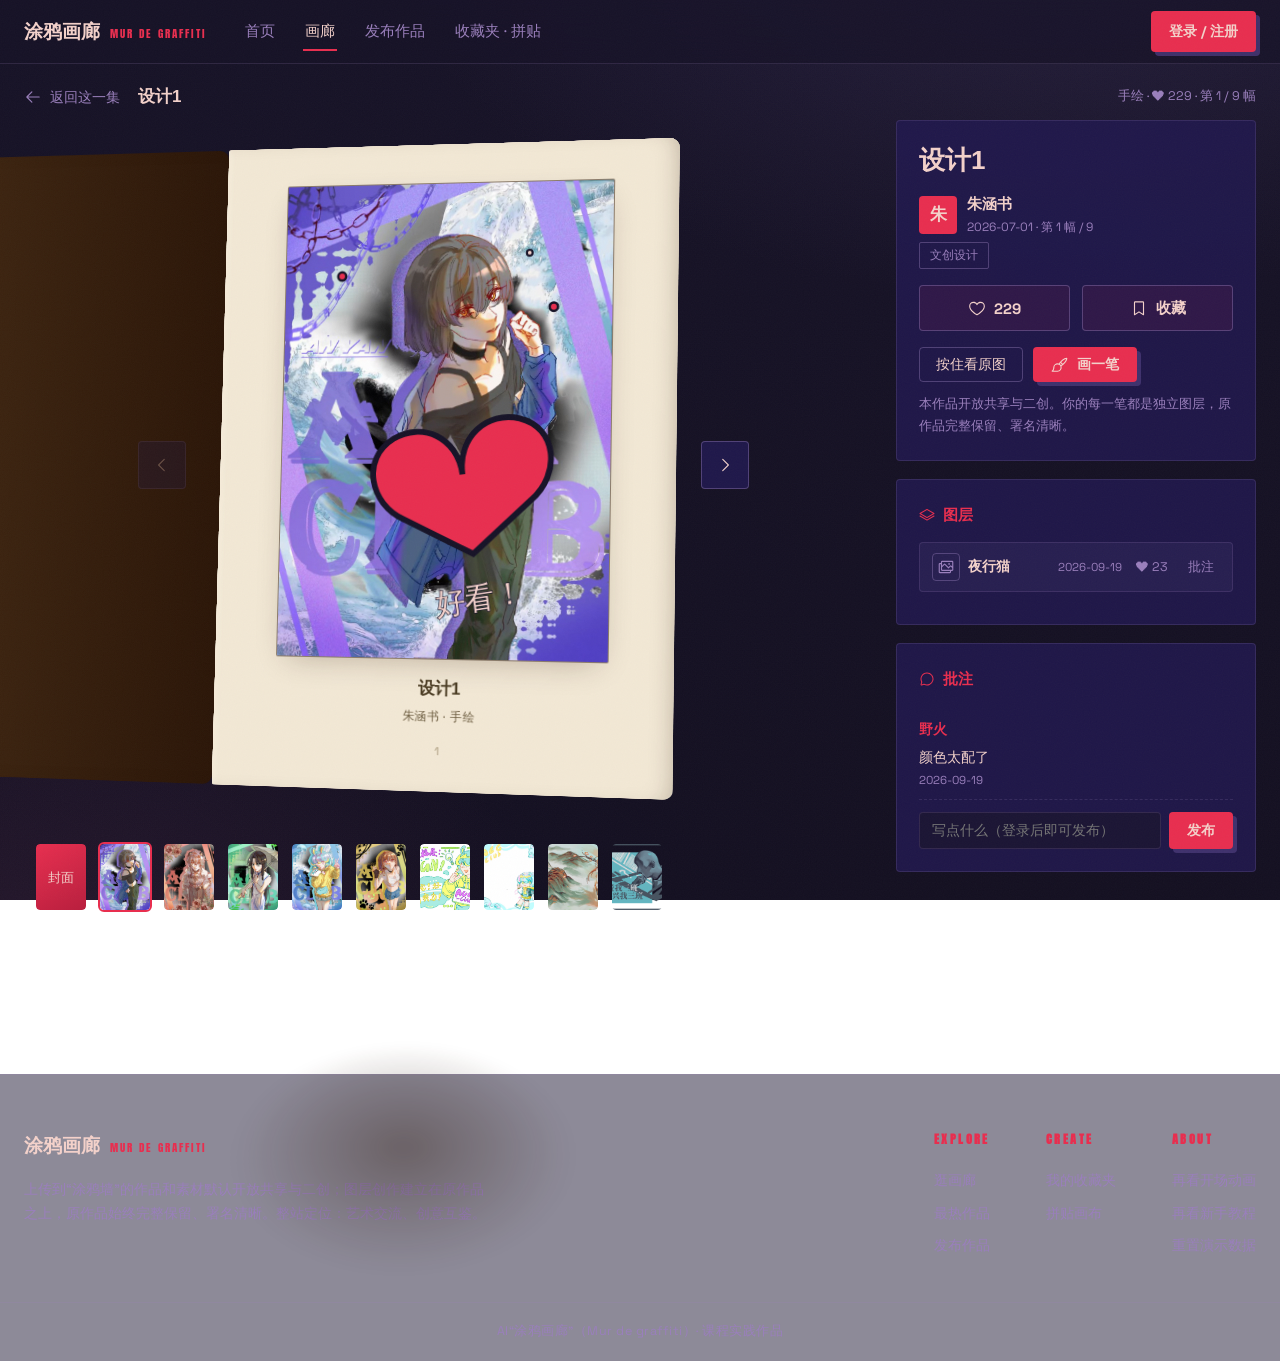
==== artwork.html @ 7ee77862 "AI 涂鸦画廊 demo：纯前端同人画廊（作品集浏览 / 3D 书本 / 涂鸦二次创作 / 发布 / 收藏拼贴）" ====
<!DOCTYPE html>
<html lang="zh-CN">
<head>
<meta charset="UTF-8">
<meta name="viewport" content="width=device-width, initial-scale=1.0">
<title>作品 · AI“涂鸦画廊”</title>
<meta name="description" content="书本翻页浏览这一集的全部作品：在他人作品上新建图层涂鸦、开关图层、点赞收藏、写批注。">
<link rel="icon" href="data:image/svg+xml,%3Csvg xmlns='http://www.w3.org/2000/svg' viewBox='0 0 64 64'%3E%3Crect width='64' height='64' rx='4' fill='%23171327'/%3E%3Ccircle cx='32' cy='33' r='15' fill='%23E82E4F'/%3E%3Ccircle cx='17' cy='16' r='3.5' fill='%239A7FBC'/%3E%3Ccircle cx='48' cy='13' r='2.5' fill='%23F3D1CA'/%3E%3C/svg%3E">
<link rel="stylesheet" href="css/common.css">
<style>
.book-page { padding-top: 64px; }

/* ---------- 顶栏 ---------- */
.book-top {
  max-width: 1440px; margin: 0 auto; padding: 18px 24px 0;
  display: flex; align-items: center; gap: 18px;
}
.back-link {
  display: inline-flex; align-items: center; gap: 8px;
  color: var(--cream-dim); font-size: 14px; white-space: nowrap;
}
.back-link:hover { color: var(--amber); }
.book-top .cur-title {
  font-family: var(--font-display); font-weight: 800; font-size: 17px;
  color: var(--cream); overflow: hidden; text-overflow: ellipsis; white-space: nowrap; flex: 1;
}
.book-top .cur-meta { font-size: 12.5px; color: var(--cream-dim); white-space: nowrap; }

/* ---------- 书 + 信息面板 ---------- */
.book-layout {
  max-width: 1440px; margin: 0 auto; padding: 8px 24px 40px;
  display: grid; grid-template-columns: minmax(0, 1fr) 360px; gap: 34px; align-items: start;
}
@media (max-width: 1060px) {
  /* minmax(0,1fr)：底下缩略条 min-content 有 650px，用 1fr 会把这一列顶出屏宽 */
  .book-layout { grid-template-columns: minmax(0, 1fr); }
  .info-panel { order: 2; }
}
/* 手机：整屏书改固定高的小舞台，书宽由 sizeBook 按舞台宽收窄 */
@media (max-width: 760px) {
  .book-layout { padding: 8px 14px 34px; }
  .book-stage { height: min(118vw, 540px); min-height: 360px; }
  .book-ctrl { width: 40px; height: 40px; }
}

/* ---------- 书本舞台 ---------- */
.book-stage {
  position: relative;
  height: calc(100dvh - 210px); min-height: 520px;
  perspective: 2400px; perspective-origin: 50% 46%;
}
.book {
  position: absolute; left: 50%; top: 50%;
  width: var(--bw, 520px); height: var(--bh, 720px);
  margin: calc(var(--bh, 720px) / -2) 0 0 calc(var(--bw, 520px) / -2);
  transform-style: preserve-3d;
  transform: rotateY(-13deg) rotateX(5deg);
  will-change: transform;
}
.sheet {
  position: absolute; inset: 0;
  transform-style: preserve-3d;
  transform-origin: left center;
  will-change: transform;
}
.sheet .face {
  position: absolute; inset: 0;
  backface-visibility: hidden;
  -webkit-backface-visibility: hidden;
  border-radius: 3px 10px 10px 3px;
  overflow: hidden;
}
.sheet .face.front {
  background: #F2E8D5;
  box-shadow: inset -14px 0 26px -18px rgba(43, 22, 8, .35), inset 8px 0 10px -10px rgba(255, 246, 232, .9);
}
.sheet .face.back {
  transform: rotateY(180deg);
  background: linear-gradient(90deg, #4A2F17, #2B1608);
  box-shadow: inset 14px 0 26px -18px rgba(43, 22, 8, .6);
}
/* 封面：深靛蓝底 + 薰衣草光（猩红留给扉页以外的强调） */
.sheet.cover .face.front {
  background:
    radial-gradient(340px 340px at 82% 12%, rgba(110, 90, 162, .45), transparent 70%),
    linear-gradient(150deg, #2E2465, #21194F 70%);
  display: flex; flex-direction: column; align-items: center; justify-content: center; gap: 10px;
  text-align: center; padding: 30px;
}
.sheet.cover .face.front .c-en { font-family: var(--font-en); letter-spacing: .3em; color: #F3D1CA; font-size: 13px; text-indent: .3em; }
.sheet.cover .face.front .c-t { font-family: var(--font-display); font-weight: 800; font-size: clamp(30px, 4.6vw, 46px); color: #F3D1CA; line-height: 1.35; }
.sheet.cover .face.front .c-sub { color: rgba(243, 209, 202, .8); font-size: 14px; }
/* 书页内容 */
.page {
  position: absolute; inset: 0; padding: 7% 9% 12%;
  display: flex; flex-direction: column; justify-content: center;
}
.page .mat {
  position: relative; margin: 0 auto; flex: none;
  border: 1px solid rgba(43, 22, 8, .5); border-radius: 2px;
  box-shadow: 0 10px 30px -12px rgba(43, 22, 8, .3);
  background: #EDE2CD;
}
.page .mat img.base { width: 100%; height: 100%; object-fit: cover; }
.page .mat .layers { position: absolute; inset: 0; }
.page .mat .layers img { position: absolute; inset: 0; width: 100%; height: 100%; }
.page.hide-layers .mat .layers { display: none; }
.page .cap {
  margin-top: 14px; text-align: center;
  font-family: var(--font-ui); color: #6B5B3E;
}
.page .cap .t { font-family: var(--font-display); font-weight: 800; font-size: 17px; color: #4A3B22; }
.page .cap .m { font-size: 12px; letter-spacing: .06em; margin-top: 2px; }
.page .page-no {
  position: absolute; bottom: 4.5%; left: 0; right: 0;
  text-align: center; font-size: 11px; color: #A8987A; letter-spacing: .2em;
}
/* 翻页时的阴影 */
.sheet .face.front::after {
  content: ""; position: absolute; inset: 0;
  background: linear-gradient(90deg, transparent 78%, rgba(43, 22, 8, .28));
  opacity: 0; transition: opacity .35s;
}
.sheet.flipping .face.front::after { opacity: 1; }
.book-shadow {
  position: absolute; left: 50%; top: 50%;
  width: var(--bw, 520px); height: var(--bh, 720px);
  margin: calc(var(--bh, 720px) / 2 + 34px) 0 0 calc(var(--bw, 520px) / -2 - 40px);
  background: radial-gradient(closest-side, rgba(43, 22, 8, .35), transparent 70%);
  filter: blur(10px); transform: rotateX(78deg);
  pointer-events: none;
}

/* 翻页按钮 + 点击区 */
.book-ctrl {
  position: absolute; top: 50%; transform: translateY(-50%);
  width: 48px; height: 48px; border-radius: 4px; z-index: 5;
  background: rgba(33, 25, 79, .92); border: 1px solid var(--line-strong);
  color: var(--cream); display: flex; align-items: center; justify-content: center;
  transition: border-color .2s, background .2s;
}
.book-ctrl:hover { border-color: var(--amber); color: var(--amber); }
.book-ctrl.prev { left: max(2px, calc(50% - var(--bw, 520px) / 2 - 72px)); }
.book-ctrl.next { right: max(2px, calc(50% - var(--bw, 520px) / 2 - 72px)); }
.book-ctrl:disabled { opacity: .3; cursor: default; }

/* 缩略图书签条 */
.book-strip {
  margin: 26px auto 0; max-width: 900px;
  display: flex; gap: 10px; overflow-x: auto; padding: 6px 10px 12px;
}
.book-strip button {
  flex: none; width: 54px; padding: 0; border-radius: 6px; overflow: hidden;
  border: 2px solid transparent; background: none; position: relative;
  transition: border-color .2s, transform .2s;
}
.book-strip button img { width: 100%; aspect-ratio: 3/4; object-fit: cover; border-radius: 4px; }
.book-strip button:hover { transform: translateY(-3px); }
.book-strip button.on { border-color: var(--amber); }
.book-strip .cov {
  width: 100%; aspect-ratio: 3/4; border-radius: 4px;
  background: linear-gradient(150deg, #E82E4F, #B81F3E);
  display: flex; align-items: center; justify-content: center;
  font-family: var(--font-en); color: #F3D1CA; font-size: 13px;
}

/* ---------- 信息面板 ---------- */
.panel {
  background: rgba(33, 25, 79, .85);
  border: 1px solid var(--line);
  border-radius: var(--r-panel);
  padding: 22px; margin-bottom: 18px;
}
.panel h3 { font-size: 15px; color: var(--amber); margin-bottom: 14px; display: flex; align-items: center; gap: 8px; font-weight: 700; }
.panel h3 .ico { width: 16px; height: 16px; }
.art-title { font-family: var(--font-display); font-weight: 800; font-size: 26px; color: var(--cream); line-height: 1.35; }
.art-author { display: flex; align-items: center; gap: 10px; margin: 14px 0 4px; }
.art-author .avatar {
  width: 38px; height: 38px; border-radius: 4px;
  background: var(--amber); color: #F3D1CA;
  display: flex; align-items: center; justify-content: center; font-weight: 700; font-size: 17px;
}
.art-author .who { font-size: 14.5px; color: var(--cream); font-weight: 700; }
.art-author .when { font-size: 12px; color: var(--cream-dim); }
.art-note { font-size: 12.5px; color: var(--cream-dim); margin-top: 12px; }

.art-actions { display: flex; gap: 12px; margin: 16px 0; }
.big-action {
  flex: 1; display: flex; align-items: center; justify-content: center; gap: 8px;
  padding: 12px; background: rgba(232, 46, 79, .08);
  border: 1px solid var(--line-strong); border-radius: var(--r-btn);
  font-size: 15px; font-weight: 700; color: var(--cream);
  transition: border-color .2s, color .2s, transform .15s;
}
.big-action:hover { border-color: var(--amber); color: var(--amber-hot); }
.big-action:active { transform: scale(.98); }
.big-action.liked { border-color: rgba(232, 46, 79, .7); color: var(--heart); }

/* 图层列表 */
.layer-row {
  border: 1px solid var(--line); border-radius: 4px;
  background: rgba(154, 127, 188, .08); padding: 10px 12px; margin-bottom: 10px;
  transition: opacity .25s;
}
.layer-row.off { opacity: .5; }
.layer-row .lr-top { display: flex; align-items: center; gap: 8px; }
.layer-row .eye {
  background: none; border: 1px solid var(--line-strong); border-radius: 4px;
  color: var(--cream-dim); width: 28px; height: 28px; flex: none;
  display: inline-flex; align-items: center; justify-content: center;
}
.layer-row .eye:hover { border-color: var(--amber); color: var(--amber); }
.layer-row .lr-who { font-size: 13.5px; color: var(--cream); font-weight: 700; flex: 1; min-width: 0; overflow: hidden; text-overflow: ellipsis; white-space: nowrap; }
.layer-row .lr-when { font-size: 11.5px; color: var(--cream-dim); }
.layer-row .lr-btn { background: none; border: 0; color: var(--cream-dim); font-size: 12.5px; padding: 3px 6px; }
.layer-row .lr-btn:hover { color: var(--amber); }
.layer-row .lr-btn.liked { color: var(--heart); }
.layer-cmts { margin-top: 9px; border-top: 1px dashed var(--line); padding-top: 9px; display: none; }
.layer-cmts.open { display: block; }
.layer-cmts .c-item { font-size: 13px; margin: 4px 0; color: var(--cream-dim); }
.layer-cmts .c-item b { color: var(--amber); }
.layer-cmts .c-add { display: flex; gap: 6px; margin-top: 8px; }
.layer-cmts .c-add input {
  flex: 1; padding: 7px 10px; min-width: 0;
  background: rgba(28, 22, 51, .9); color: var(--cream);
  border: 1px solid var(--line); border-radius: var(--r-input); font-size: 13px;
}
.layer-cmts .c-add input:focus { border-color: var(--amber); outline: none; }
.layer-empty { font-size: 13px; color: var(--cream-dim); padding: 4px 0; }

/* 批注 */
.c-item { padding: 9px 0; border-bottom: 1px dashed var(--line); }
.c-item b { color: var(--amber); font-size: 13.5px; }
.c-item .ct { font-size: 14px; color: var(--cream); margin-top: 2px; }
.c-item .when { font-size: 11.5px; color: var(--cream-dim); }
.c-add { display: flex; gap: 8px; margin-top: 12px; }
.c-add input {
  flex: 1; min-width: 0; padding: 9px 12px;
  background: rgba(28, 22, 51, .9); color: var(--cream);
  border: 1px solid var(--line); border-radius: var(--r-input); font-size: 13.5px;
}
.c-add input:focus { border-color: var(--amber); outline: none; }

/* ---------- 全屏涂鸦画布（原图打底，透明画布叠上） ---------- */
.draw-overlay {
  position: fixed; inset: 0; z-index: 120; display: none;
  background: rgba(20, 16, 33, .82);
  -webkit-backdrop-filter: blur(10px); backdrop-filter: blur(10px);
  align-items: center; justify-content: center; flex-direction: column; gap: 18px;
  padding: 20px;
}
.draw-overlay.open { display: flex; }
.draw-box {
  position: relative;
  border: 1px solid var(--line-strong); border-radius: 8px;
  box-shadow: var(--shadow-soft); overflow: hidden;
}
.draw-base { position: absolute; inset: 0; background: var(--ink-1); }
.draw-base img { position: absolute; inset: 0; width: 100%; height: 100%; display: block; }
.draw-box canvas {
  position: absolute; inset: 0;
  display: block; cursor: crosshair; touch-action: none;
  background: transparent;
}
.draw-bar {
  display: flex; flex-wrap: wrap; align-items: center; justify-content: center; gap: 12px;
  padding: 13px 18px;
  background: rgba(33, 25, 79, .94); border: 1px solid var(--line-strong);
  border-radius: 4px; box-shadow: var(--shadow-soft);
}
.draw-bar .sep { width: 1px; height: 20px; background: var(--line-strong); }
.swatch {
  width: 24px; height: 24px; border-radius: 4px; border: 2px solid rgba(154, 127, 188, .5);
  transition: transform .15s;
}
.swatch:hover { transform: scale(1.2); }
.swatch.on { border-color: var(--amber); box-shadow: 0 0 0 3px rgba(232, 46, 79, .35); }
.draw-bar input[type="range"] { width: 100px; accent-color: var(--amber); }
.draw-bar .hint { font-size: 12.5px; color: var(--cream-dim); }
</style>
</head>
<body>

<a class="skip" href="#main">跳到正文</a>

<header id="site-nav" data-active="gallery"></header>

<main id="main" class="book-page">

  <div class="book-top">
    <a class="back-link" id="backLink" href="gallery.html"><span class="ico" style="--ico:url('[data-uri]')"></span>返回这一集</a>
    <span class="cur-title" id="curTitle"></span>
    <span class="cur-meta" id="curMeta"></span>
  </div>

  <div class="book-layout" id="bookLayout">

    <div>
      <div class="book-stage" id="bookStage">
        <div class="book-shadow"></div>
        <div class="book" id="book"></div>
        <button class="book-ctrl prev" id="btnPrev" aria-label="上一页"><span class="ico" style="--ico:url('[data-uri]')"></span></button>
        <button class="book-ctrl next" id="btnNext" aria-label="下一页"><span class="ico" style="--ico:url('[data-uri]')"></span></button>
      </div>
      <div class="book-strip" id="bookStrip"></div>
    </div>

    <aside class="info-panel">
      <div class="panel">
        <div class="art-title" id="artTitle"></div>
        <div class="art-author">
          <span class="avatar" id="authorAvatar"></span>
          <div><div class="who" id="authorName"></div><div class="when" id="artTime"></div></div>
        </div>
        <div id="tagRow" style="display:flex;gap:8px;flex-wrap:wrap"></div>
        <div class="art-actions">
          <button class="big-action" id="likeBtn" onclick="doLike(event)">
            <span class="ico" id="likeIcon" style="--ico:url('[data-uri]')"></span>
            <span id="likeCount">0</span>
          </button>
          <button class="big-action" id="favBtn" onclick="doFav()">
            <span class="ico" id="favIcon" style="--ico:url('[data-uri]')"></span>
            <span id="favText">收藏</span>
          </button>
        </div>
        <div style="display:flex;gap:10px">
          <button class="btn-ghost small" id="holdCompare"
            onpointerdown="setCompare(true)" onpointerup="setCompare(false)" onpointerleave="setCompare(false)">
            按住看原图
          </button>
          <button class="btn small" onclick="openDraw()">
            <span class="ico" style="--ico:url('[data-uri]')"></span>画一笔
          </button>
        </div>
        <p class="art-note">本作品开放共享与二创。你的每一笔都是独立图层，原作品完整保留、署名清晰。</p>
      </div>

      <div class="panel">
        <h3><span class="ico" style="--ico:url('[data-uri]')"></span>图层</h3>
        <div id="layerList"></div>
      </div>

      <div class="panel">
        <h3><span class="ico" style="--ico:url('[data-uri]')"></span>批注</h3>
        <div id="commentList"></div>
        <div class="c-add">
          <input id="commentInput" placeholder="写点什么（登录后即可发布）">
          <button class="btn small" onclick="sendComment()">发布</button>
        </div>
      </div>
    </aside>
  </div>
</main>

<footer id="site-footer"></footer>

<!-- 全屏涂鸦画布 -->
<div class="draw-overlay" id="drawOverlay">
  <div class="draw-box" id="drawBox">
    <div class="draw-base">
      <img id="drawBaseImg" alt="原图">
      <div class="draw-layers" id="drawLayers"></div>
    </div>
    <canvas id="drawCanvas"></canvas>
  </div>
  <div class="draw-bar">
    <span class="hint">直接在原画上画，保存后成为独立图层</span>
    <span class="sep"></span>
    <span class="hint">颜色</span>
    <span id="swatches"></span>
    <span class="sep"></span>
    <span class="hint">粗细</span>
    <input type="range" id="sizeRange" min="2" max="26" value="6" aria-label="画笔粗细">
    <span class="hint" id="sizeVal">6</span>
    <span class="sep"></span>
    <button class="btn-ghost small" id="undoBtn" onclick="undoStroke()"><span class="ico" style="--ico:url('[data-uri]')"></span>撤销</button>
    <button class="btn-ghost small" onclick="clearCanvas()">清空</button>
    <button class="btn small" onclick="saveDoodle()"><span class="ico" style="--ico:url('[data-uri]')"></span>存为新图层</button>
    <button class="btn-text" onclick="closeDraw()">取消</button>
  </div>
</div>

<script src="assets/lib/gsap/gsap.min.js"></script>
<script src="js/data.js"></script>
<script src="js/common.js"></script>
<script src="js/artwork.js"></script>
</body>
</html>
---- css/common.css ----
/* ============================================================
   AI“涂鸦画廊” v5 设计系统「同人志封面 Poster」
   - 底色：深靛蓝（近黑墨紫），参考图与作品暖色在其上形成冷暖对比
   - 强调色：猩红（克制使用：核心操作、当前状态、页码、图层标记）
   - 纸色文字：灰粉纸 + 薰衣草紫次级文字
   - 圆角体系：全站直角 4px（海报印刷感，取消大量圆角与药丸）
   - 动效：GSAP（开场门、海报入场、视差、作品切换、螺旋、书本翻页）
   - 支持 prefers-reduced-motion 全降级
   ============================================================ */

@font-face {
  font-family: 'Anton';
  src: url('../assets/fonts/anton.woff2') format('woff2');
  font-weight: 400;
  font-display: swap;
}
@font-face {
  font-family: 'Space Grotesk';
  src: url('../assets/fonts/sg-400.woff2') format('woff2');
  font-weight: 400;
  font-display: swap;
}
@font-face {
  font-family: 'Space Grotesk';
  src: url('../assets/fonts/sg-500.woff2') format('woff2');
  font-weight: 500;
  font-display: swap;
}
@font-face {
  font-family: 'Space Grotesk';
  src: url('../assets/fonts/sg-700.woff2') format('woff2');
  font-weight: 700;
  font-display: swap;
}

:root {
  /* 深靛蓝底（深→浅用于分区与描边） */
  --ink-0: #171327;
  --ink-1: #1C1633;
  --ink-2: #21194F;
  --ink-3: #2E2465;
  --ink-4: #433572;

  /* 猩红（唯一强调色，克制使用） */
  --amber: #E82E4F;
  --amber-hot: #FF5C78;
  --amber-deep: #B81F3E;

  /* 灰粉纸文字 + 薰衣草紫次级文字 */
  --cream: #F3D1CA;
  --cream-dim: #9A7FBC;

  /* 语义色 */
  --heart: #E82E4F;
  --ok: #7E9A6E;

  --line: rgba(154, 127, 188, .18);
  --line-strong: rgba(154, 127, 188, .4);

  /* 圆角体系（全站直角 4px，见文件头注释） */
  --r-card: 4px;
  --r-btn: 4px;
  --r-input: 4px;
  --r-panel: 4px;

  --font-display: 'Microsoft YaHei', 'PingFang SC', 'Noto Sans SC', sans-serif;
  --font-en: 'Anton', 'Arial Narrow', sans-serif;
  --font-ui: 'Space Grotesk', 'Microsoft YaHei', sans-serif;

  --shadow-soft: 0 14px 44px rgba(8, 6, 18, .55);
  --glow-amber: 0 8px 30px rgba(232, 46, 79, .32);
}

/* ================= 基础 ================= */
* { margin: 0; padding: 0; box-sizing: border-box; }
html { scroll-behavior: smooth; }
body {
  background:
    radial-gradient(1100px 620px at 82% -8%, rgba(110, 90, 162, .18), transparent 60%),
    radial-gradient(900px 700px at 4% 108%, rgba(168, 80, 126, .12), transparent 55%),
    linear-gradient(180deg, #171327, #141021);
  background-attachment: fixed;
  color: var(--cream);
  font-family: var(--font-ui);
  font-size: 16px;
  line-height: 1.75;
  min-height: 100vh;
  -webkit-font-smoothing: antialiased;
}
/* 颗粒噪点：固定层，只覆盖不动层 */
body::after {
  content: "";
  position: fixed; inset: 0; z-index: 80;
  pointer-events: none;
  opacity: .05;
  background-image: url("data:image/svg+xml,%3Csvg xmlns='http://www.w3.org/2000/svg' width='140' height='140'%3E%3Cfilter id='n'%3E%3CfeTurbulence type='fractalNoise' baseFrequency='.85' numOctaves='2'/%3E%3C/filter%3E%3Crect width='140' height='140' filter='url(%23n)' opacity='.6'/%3E%3C/svg%3E");
}
img { display: block; max-width: 100%; }
a { color: inherit; text-decoration: none; }
button { font-family: inherit; cursor: pointer; }
input, select, textarea { font-family: inherit; }
::selection { background: var(--amber); color: #171327; }
:focus-visible { outline: 2px solid var(--amber); outline-offset: 3px; border-radius: 2px; }

/* 键盘用户跳过导航 */
.skip {
  position: absolute; left: -999px; top: 0; z-index: 200;
  background: var(--amber); color: #171327;
  padding: 10px 18px; border-radius: 0 0 4px 0; font-weight: 700;
}
.skip:focus { left: 0; }

.wrap { max-width: 1320px; margin: 0 auto; padding: 0 24px; }

h1, h2, h3 { font-family: var(--font-display); font-weight: 800; letter-spacing: .01em; }
.en { font-family: var(--font-en); text-transform: uppercase; letter-spacing: .14em; }

/* ================= 图标（Phosphor 蒙版图标，颜色跟 currentColor） ================= */
.ico {
  display: inline-block; width: 18px; height: 18px; flex: none;
  background: currentColor;
  -webkit-mask: var(--ico) center / contain no-repeat;
  mask: var(--ico) center / contain no-repeat;
}

/* ================= 顶栏：单行、≤64px，弱化视觉权重 ================= */
.site-nav {
  position: fixed; top: 0; left: 0; right: 0; z-index: 70;
  height: 64px;
  background: rgba(23, 19, 39, .72);
  -webkit-backdrop-filter: blur(14px);
  backdrop-filter: blur(14px);
  border-bottom: 1px solid var(--line);
}
.nav-inner {
  max-width: 1320px; margin: 0 auto; padding: 0 24px;
  height: 100%; display: flex; align-items: center; gap: 28px;
}
.logo { display: flex; align-items: baseline; gap: 10px; white-space: nowrap; }
.logo-cn { font-family: var(--font-display); font-weight: 800; font-size: 19px; color: var(--cream); }
.logo-en { font-family: var(--font-en); font-size: 11px; letter-spacing: .18em; color: var(--amber); }
.nav-links { display: flex; gap: 26px; margin-left: 8px; }
.nav-links a {
  font-size: 15px; color: var(--cream-dim); padding: 6px 2px;
  position: relative; transition: color .2s; white-space: nowrap;
}
.nav-links a::after {
  content: ""; position: absolute; left: 0; right: 100%; bottom: 0;
  height: 2px; background: var(--amber);
  transition: right .25s;
}
.nav-links a:hover, .nav-links a.active { color: var(--cream); }
.nav-links a:hover::after, .nav-links a.active::after { right: 0; }
.nav-user { margin-left: auto; display: flex; align-items: center; gap: 12px; white-space: nowrap; }
.nav-user .avatar {
  width: 30px; height: 30px; border-radius: 4px;
  background: var(--amber); color: #171327;
  display: inline-flex; align-items: center; justify-content: center;
  font-weight: 700; font-size: 15px;
}
.nav-user .uname { font-size: 14px; color: var(--cream); }
.nav-user .link { font-size: 13px; color: var(--cream-dim); }
.nav-user .link:hover { color: var(--amber); }

/* ================= 按钮：直角 + 硬阴影（海报印章感） ================= */
.btn {
  display: inline-flex; align-items: center; justify-content: center; gap: 8px;
  padding: 12px 28px; border: 0; border-radius: var(--r-btn);
  background: var(--amber);
  color: #F3D1CA; font-weight: 700; font-size: 15px;
  box-shadow: 4px 4px 0 rgba(67, 53, 114, .9);
  transition: transform .15s, box-shadow .15s, background .15s;
  white-space: nowrap;
}
.btn:hover { transform: translate(-1px, -1px); background: var(--amber-hot); box-shadow: 6px 6px 0 rgba(67, 53, 114, .9); }
.btn:active { transform: translate(2px, 2px); box-shadow: 1px 1px 0 rgba(67, 53, 114, .9); }
.btn.small { padding: 8px 18px; font-size: 14px; }
.btn:disabled { opacity: .5; cursor: wait; transform: none; }
.btn-ghost {
  display: inline-flex; align-items: center; justify-content: center; gap: 8px;
  padding: 11px 26px; border-radius: var(--r-btn);
  background: transparent; border: 1px solid var(--line-strong);
  color: var(--cream); font-size: 15px; font-weight: 500;
  transition: border-color .18s, color .18s, transform .18s;
  white-space: nowrap;
}
.btn-ghost:hover { border-color: var(--amber); color: var(--amber-hot); transform: translate(-1px, -1px); }
.btn-ghost:active { transform: translate(1px, 1px); }
.btn-ghost.small { padding: 7px 16px; font-size: 14px; }
.btn-text { background: none; border: 0; color: var(--cream-dim); font-size: 14px; padding: 4px 8px; }
.btn-text:hover { color: var(--amber); }

/* ================= 表单 ================= */
.field { margin-bottom: 16px; }
.field label { display: block; font-size: 13px; color: var(--cream-dim); margin-bottom: 8px; letter-spacing: .03em; }
.field input, .field select, .field textarea {
  width: 100%; padding: 12px 14px;
  background: rgba(33, 25, 79, .55);
  border: 1px solid var(--line);
  border-radius: var(--r-input);
  color: var(--cream); font-size: 15px;
  transition: border-color .2s, background .2s;
}
.field input::placeholder { color: rgba(154, 127, 188, .55); }
.field input:focus, .field select:focus, .field textarea:focus {
  border-color: var(--amber); background: rgba(232, 46, 79, .05); outline: none;
}
.field select option { background: #21194F; color: var(--cream); }
.field .help { font-size: 12px; color: var(--cream-dim); margin-top: 6px; }
.field .err { font-size: 12px; color: var(--heart); margin-top: 6px; }

/* ================= 标签 / 徽章 ================= */
.tag {
  display: inline-block; padding: 2px 10px;
  border: 1px solid var(--line-strong); border-radius: 2px;
  font-size: 12px; color: var(--cream-dim); white-space: nowrap;
}
.tag.amber { border-color: rgba(232, 46, 79, .55); background: rgba(232, 46, 79, .12); color: #F3D1CA; }
.sticker {
  display: inline-flex; align-items: center; gap: 5px;
  padding: 3px 12px; border-radius: 2px;
  background: var(--ink-3); border: 1px solid var(--line-strong);
  font-size: 12px; color: var(--cream);
}
.sticker.amber { background: rgba(232, 46, 79, .16); border-color: rgba(232, 46, 79, .55); color: #F3D1CA; }

/* ================= 区块标题（左对齐大标题 + 副文，克制使用眉标） ================= */
.section-head { margin: 96px 0 40px; max-width: 720px; }
.section-head h2 { font-size: clamp(28px, 4vw, 46px); line-height: 1.25; color: var(--cream); }
.section-head .sub { margin-top: 14px; color: var(--cream-dim); font-size: 15px; max-width: 65ch; }
.section-head .sub a { color: var(--amber); border-bottom: 1px solid rgba(232, 46, 79, .4); }
.eyebrow {
  display: inline-flex; align-items: center; gap: 8px;
  font-family: var(--font-en); font-size: 12px; letter-spacing: .22em;
  color: var(--amber); margin-bottom: 14px; text-transform: uppercase;
}
.eyebrow::before { content: ""; width: 22px; height: 1px; background: var(--amber); }

/* ================= 聚光灯卡片（鼠标跟随薰衣草光 + 3D 倾斜） ================= */
.spot {
  position: relative; overflow: hidden;
  background: var(--ink-2);
  border: 1px solid var(--line);
  border-radius: var(--r-card);
  transition: border-color .25s, transform .25s, box-shadow .25s;
  will-change: transform;
}
.spot::before {
  content: ""; position: absolute; inset: 0; z-index: 1; pointer-events: none;
  background: radial-gradient(420px circle at var(--mx, 50%) var(--my, 50%), rgba(110, 90, 162, .3), transparent 65%);
  opacity: 0; transition: opacity .3s;
}
.spot:hover { border-color: rgba(232, 46, 79, .5); box-shadow: var(--shadow-soft), var(--glow-amber); }
.spot:hover::before { opacity: 1; }

/* ================= 提示 toast ================= */
#toast {
  position: fixed; left: 50%; bottom: 30px; z-index: 150;
  transform: translate(-50%, 24px);
  background: #21194F; color: #F3D1CA;
  border: 1px solid var(--line-strong); border-left: 3px solid var(--amber);
  border-radius: 4px; padding: 12px 22px; font-size: 14px;
  opacity: 0; pointer-events: none;
  transition: opacity .3s, transform .3s;
  max-width: min(92vw, 560px); text-align: center;
  box-shadow: var(--shadow-soft);
}
#toast.show { opacity: 1; transform: translate(-50%, 0); }

/* 点赞爱心爆开 */
.heart-burst {
  position: fixed; z-index: 160; pointer-events: none; font-size: 18px;
  animation: burst 1s ease-out forwards;
}
@keyframes burst {
  from { transform: translate(0, 0) rotate(0) scale(.6); opacity: 1; }
  to { transform: translate(var(--dx), var(--dy)) rotate(var(--rot)) scale(1.15); opacity: 0; }
}

/* ================= 空状态 ================= */
.empty { text-align: center; padding: 70px 20px; color: var(--cream-dim); }
.empty .big { font-size: 44px; margin-bottom: 10px; opacity: .85; }
.empty a { color: var(--amber); border-bottom: 1px solid rgba(232, 46, 79, .4); }

/* ================= 页脚 ================= */
.site-footer { border-top: 1px solid var(--line); margin-top: 110px; background: rgba(28, 22, 51, .5); }
.footer-inner {
  max-width: 1320px; margin: 0 auto; padding: 54px 24px 40px;
  display: grid; grid-template-columns: 1.2fr 1fr; gap: 48px;
}
.footer-brand p { color: var(--cream-dim); font-size: 14px; margin-top: 14px; max-width: 52ch; }
.footer-links { display: flex; gap: 56px; justify-content: flex-end; }
.footer-links h4 { font-family: var(--font-en); font-size: 12px; letter-spacing: .2em; color: var(--amber); margin-bottom: 14px; text-transform: uppercase; }
.footer-links a { display: block; color: var(--cream-dim); font-size: 14px; padding: 4px 0; }
.footer-links a:hover { color: var(--cream); }
.footer-bottom {
  border-top: 1px solid var(--line);
  padding: 18px 24px; text-align: center;
  color: var(--cream-dim); font-size: 12.5px; letter-spacing: .04em;
}
@media (max-width: 820px) {
  .footer-inner { grid-template-columns: 1fr; gap: 30px; }
  .footer-links { justify-content: flex-start; }
}
/* 窄屏导航：收起英文副标与用户名，链接区可横滑，避免被裁掉 */
@media (max-width: 760px) {
  .nav-inner { padding: 0 14px; gap: 12px; }
  .logo-en { display: none; }
  .logo-cn { font-size: 17px; }
  .nav-links { flex: 1; gap: 13px; margin-left: 0; overflow-x: auto; scrollbar-width: none; }
  .nav-links::-webkit-scrollbar { display: none; }
  .nav-links a { font-size: 13.5px; }
  .nav-user { gap: 8px; }
  .nav-user .uname { display: none; }
}

/* ================= 页面切换转场：离开时整页淡出，进入时正文上浮淡入 ================= */
html { transition: opacity .22s ease; }
html.leaving { opacity: 0; }
main { animation: pageIn .45s cubic-bezier(.16, 1, .3, 1) both; }
@keyframes pageIn {
  from { opacity: 0; transform: translateY(12px); }
}
@media (prefers-reduced-motion: reduce) {
  html { transition: none; }
  main { animation: none; }
}

/* ================= 通用入场（无 JS 时也有基础动效） ================= */
.fade-up { opacity: 0; transform: translateY(26px); }
@media (prefers-reduced-motion: no-preference) {
  .fade-up.gone { animation: fadeUp .7s cubic-bezier(.16, 1, .3, 1) forwards; }
}
@keyframes fadeUp { to { opacity: 1; transform: none; } }

/* ================= 减弱动效：全部降级 ================= */
@media (prefers-reduced-motion: reduce) {
  html { scroll-behavior: auto; }
  *, *::before, *::after { animation-duration: .01ms !important; animation-iteration-count: 1 !important; transition-duration: .01ms !important; }
  .fade-up { opacity: 1; transform: none; }
}
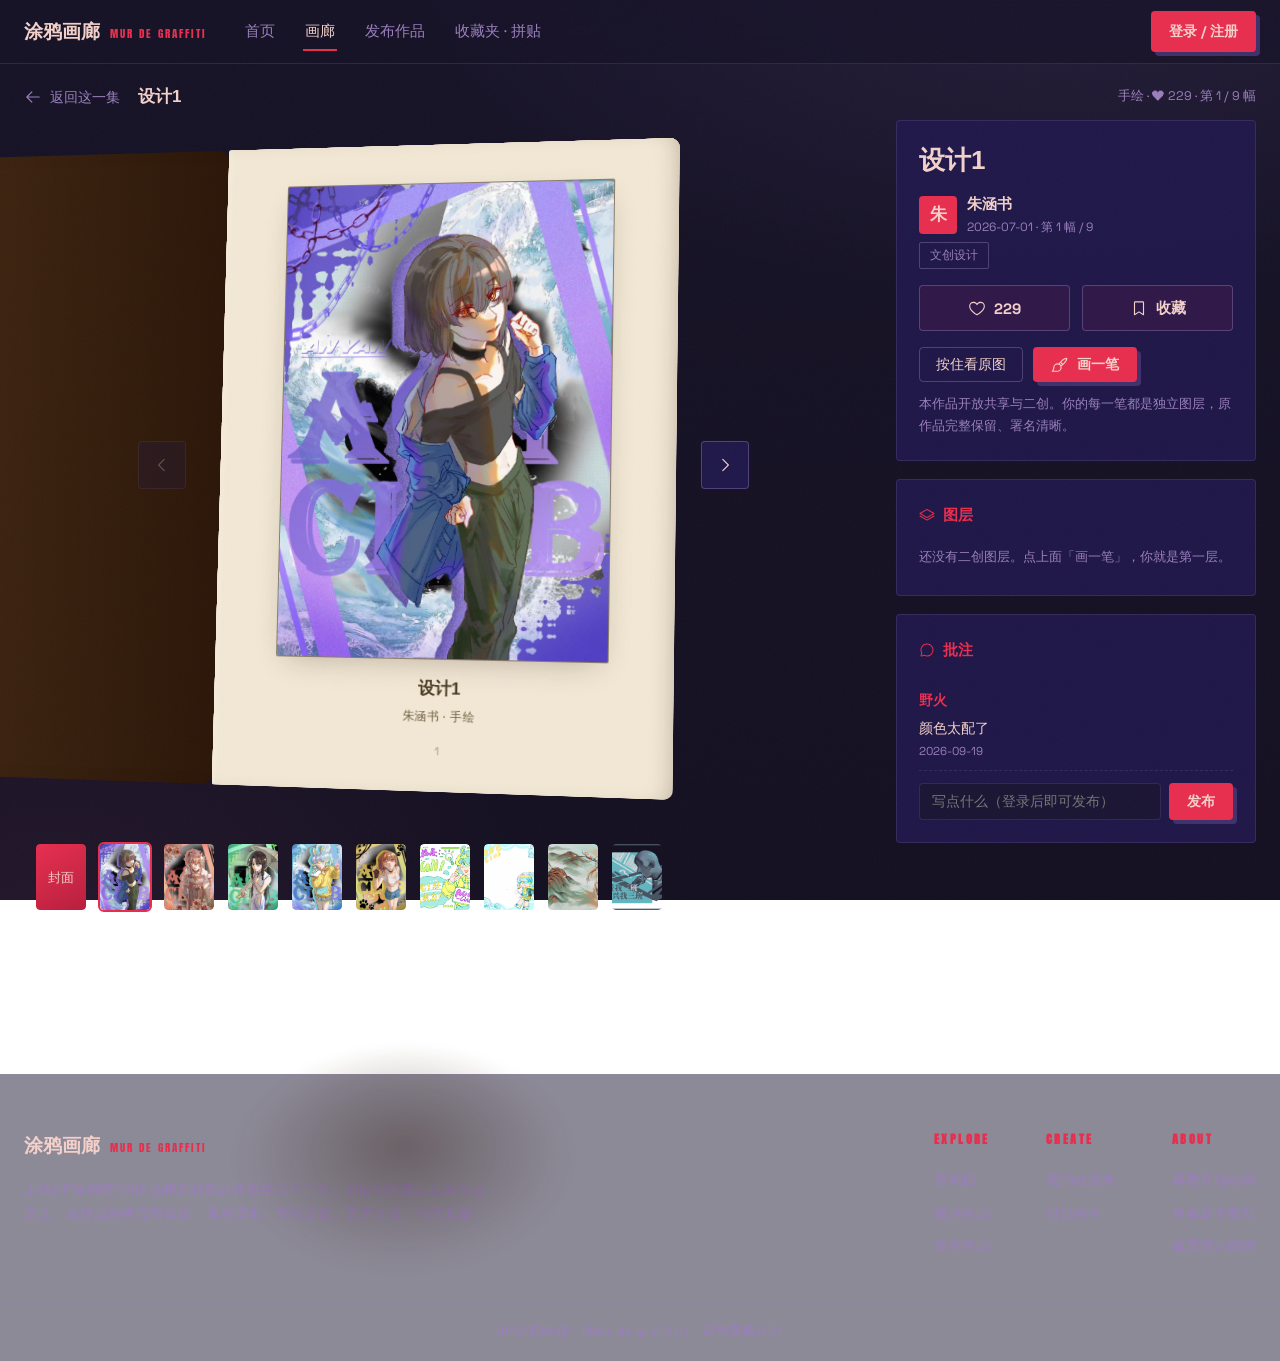
==== commit 2b29b8fd: "画一笔工具重做：7 种画笔 + 40 色大色板与自定义取色 + 撤销/重做；删除「好看！」示例爱心图层（含旧数据迁移）" ====
--- a/artwork.html
+++ b/artwork.html
@@ -246,12 +246,13 @@
   position: fixed; inset: 0; z-index: 120; display: none;
   background: rgba(20, 16, 33, .82);
   -webkit-backdrop-filter: blur(10px); backdrop-filter: blur(10px);
-  align-items: center; justify-content: center; flex-direction: column; gap: 18px;
-  padding: 20px;
+  align-items: center; justify-content: flex-start; flex-direction: column; gap: 18px;
+  padding: 20px; overflow-y: auto;
 }
 .draw-overlay.open { display: flex; }
+/* margin-top/bottom:auto 组合：内容放得下时整体居中，放不下时可滚动到全部 */
 .draw-box {
-  position: relative;
+  position: relative; flex: none; margin-top: auto;
   border: 1px solid var(--line-strong); border-radius: 8px;
   box-shadow: var(--shadow-soft); overflow: hidden;
 }
@@ -262,21 +263,87 @@
   display: block; cursor: crosshair; touch-action: none;
   background: transparent;
 }
+/* 笔尖指示环：跟着指针走，显示当前粗细 */
+.brush-cursor {
+  position: absolute; pointer-events: none; z-index: 3;
+  border: 2px solid rgba(243, 209, 202, .92); border-radius: 50%;
+  transform: translate(-50%, -50%);
+  box-shadow: 0 0 0 1.5px rgba(23, 19, 39, .55), inset 0 0 0 1.5px rgba(23, 19, 39, .4);
+}
+.brush-cursor.erase { border-style: dashed; }
+
 .draw-bar {
-  display: flex; flex-wrap: wrap; align-items: center; justify-content: center; gap: 12px;
-  padding: 13px 18px;
+  display: flex; flex-wrap: wrap; align-items: center; justify-content: center; gap: 10px 12px;
+  max-width: min(980px, 96vw); margin-bottom: auto;
+  padding: 12px 16px;
   background: rgba(33, 25, 79, .94); border: 1px solid var(--line-strong);
   border-radius: 4px; box-shadow: var(--shadow-soft);
 }
 .draw-bar .sep { width: 1px; height: 20px; background: var(--line-strong); }
+.draw-bar .hint { font-size: 12.5px; color: var(--cream-dim); }
+.db-group { display: flex; align-items: center; gap: 8px; }
+.pal-wrap { position: relative; }
+.draw-bar .btn-ghost:disabled { opacity: .35; cursor: default; }
+.ico.flip { transform: scaleX(-1); }
+
+/* 画笔种类 chips */
+.brush-chip {
+  background: none; border: 1px solid var(--line-strong); border-radius: 4px;
+  color: var(--cream-dim); font-size: 12.5px; padding: 5px 10px; line-height: 1;
+  transition: border-color .15s, color .15s, background .15s;
+}
+.brush-chip:hover { border-color: var(--amber); color: var(--cream); }
+.brush-chip.on { border-color: var(--amber); color: var(--cream); background: rgba(232, 46, 79, .16); }
+
+/* 颜色按钮 + 大色板弹层 */
+.color-btn {
+  display: inline-flex; align-items: center; gap: 7px;
+  background: none; border: 1px solid var(--line-strong); border-radius: 4px;
+  color: var(--cream); font-size: 12.5px; padding: 4px 10px; line-height: 1;
+}
+.color-btn:hover { border-color: var(--amber); }
+.color-dot {
+  width: 18px; height: 18px; border-radius: 4px; display: inline-block;
+  border: 1px solid rgba(243, 209, 202, .55); background: #E82E4F;
+}
+.palette-pop {
+  position: absolute; bottom: calc(100% + 12px); left: 50%; transform: translateX(-50%);
+  width: min(344px, 84vw); z-index: 40; padding: 14px;
+  background: rgba(28, 22, 51, .98); border: 1px solid var(--line-strong);
+  border-radius: 8px; box-shadow: var(--shadow-soft);
+}
+.palette-pop[hidden] { display: none; }
+.pal-grid { display: grid; grid-template-columns: repeat(8, 1fr); gap: 7px; }
 .swatch {
   width: 24px; height: 24px; border-radius: 4px; border: 2px solid rgba(154, 127, 188, .5);
   transition: transform .15s;
 }
-.swatch:hover { transform: scale(1.2); }
+.pal-grid .swatch { width: 100%; height: 24px; }
+.swatch:hover { transform: scale(1.15); }
 .swatch.on { border-color: var(--amber); box-shadow: 0 0 0 3px rgba(232, 46, 79, .35); }
-.draw-bar input[type="range"] { width: 100px; accent-color: var(--amber); }
-.draw-bar .hint { font-size: 12.5px; color: var(--cream-dim); }
+.pal-foot { display: flex; align-items: center; justify-content: space-between; gap: 10px; margin-top: 12px; }
+.pal-custom {
+  display: inline-flex; align-items: center; gap: 8px; cursor: pointer;
+  font-size: 12.5px; color: var(--cream-dim);
+}
+.pal-custom:hover { color: var(--cream); }
+.pal-custom input[type="color"] {
+  width: 34px; height: 24px; padding: 0; cursor: pointer;
+  border: 1px solid var(--line-strong); border-radius: 4px; background: none;
+}
+.pal-cur {
+  display: inline-flex; align-items: center; gap: 7px;
+  font-size: 12px; color: var(--cream-dim); font-family: var(--font-en);
+}
+.pal-cur .color-dot { width: 16px; height: 16px; }
+
+/* 粗细滑杆 + 笔头预览 */
+.draw-bar input[type="range"] { width: 96px; accent-color: var(--amber); }
+.draw-bar .num { font-family: var(--font-en); min-width: 16px; text-align: center; }
+.brush-dot {
+  flex: none; width: 10px; height: 10px; border-radius: 50%;
+  background: #E82E4F; display: inline-block;
+}
 </style>
 </head>
 <body>
@@ -362,19 +429,37 @@
       <div class="draw-layers" id="drawLayers"></div>
     </div>
     <canvas id="drawCanvas"></canvas>
+    <div class="brush-cursor" id="brushCursor" hidden></div>
   </div>
   <div class="draw-bar">
     <span class="hint">直接在原画上画，保存后成为独立图层</span>
     <span class="sep"></span>
-    <span class="hint">颜色</span>
-    <span id="swatches"></span>
+    <div class="db-group" id="brushRow" role="group" aria-label="画笔种类"></div>
     <span class="sep"></span>
-    <span class="hint">粗细</span>
-    <input type="range" id="sizeRange" min="2" max="26" value="6" aria-label="画笔粗细">
-    <span class="hint" id="sizeVal">6</span>
+    <div class="db-group pal-wrap">
+      <button class="color-btn" id="colorBtn" aria-haspopup="true" aria-expanded="false" title="选颜色（含自定义）">
+        <i class="color-dot" id="colorDot"></i>颜色
+      </button>
+      <div class="palette-pop" id="palettePop" hidden>
+        <div class="pal-grid" id="palGrid"></div>
+        <div class="pal-foot">
+          <label class="pal-custom" title="自定义颜色">自定义<input type="color" id="customColor" value="#E82E4F"></label>
+          <span class="pal-cur"><i class="color-dot" id="palCurDot"></i><span id="palCurHex">#E82E4F</span></span>
+        </div>
+      </div>
+    </div>
     <span class="sep"></span>
-    <button class="btn-ghost small" id="undoBtn" onclick="undoStroke()"><span class="ico" style="--ico:url('[data-uri]')"></span>撤销</button>
-    <button class="btn-ghost small" onclick="clearCanvas()">清空</button>
+    <div class="db-group">
+      <span class="hint">粗细</span>
+      <input type="range" id="sizeRange" min="1" max="48" value="6" aria-label="画笔粗细">
+      <span class="hint num" id="sizeVal">6</span>
+      <span class="brush-dot" id="brushDot" aria-hidden="true"></span>
+    </div>
+    <span class="sep"></span>
+    <button class="btn-ghost small" id="undoBtn" onclick="undoStroke()" title="撤销（Ctrl+Z）"><span class="ico" style="--ico:url('[data-uri]')"></span>撤销</button>
+    <button class="btn-ghost small" id="redoBtn" onclick="redoStroke()" title="重做（Ctrl+Shift+Z）"><span class="ico flip" style="--ico:url('[data-uri]')"></span>重做</button>
+    <button class="btn-ghost small" onclick="clearCanvas()" title="清空（可重做找回）">清空</button>
+    <span class="sep"></span>
     <button class="btn small" onclick="saveDoodle()"><span class="ico" style="--ico:url('[data-uri]')"></span>存为新图层</button>
     <button class="btn-text" onclick="closeDraw()">取消</button>
   </div>
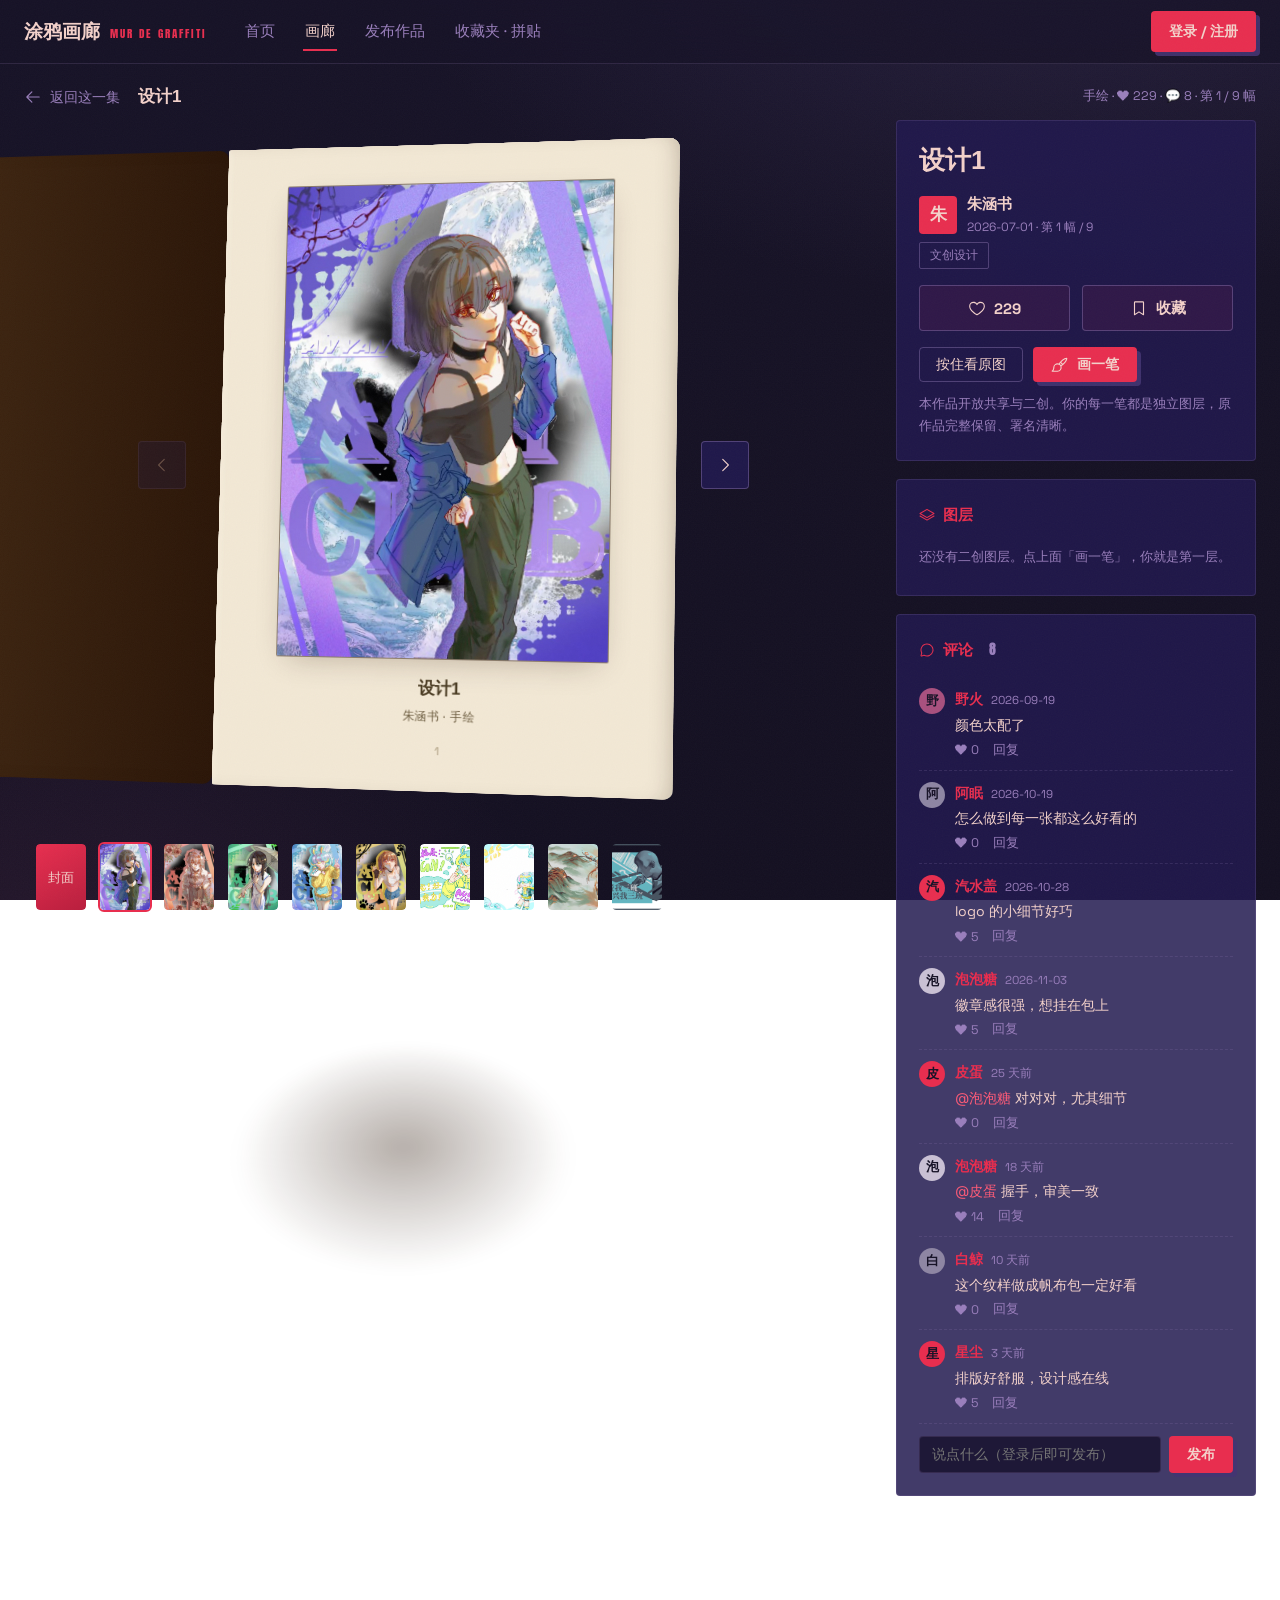
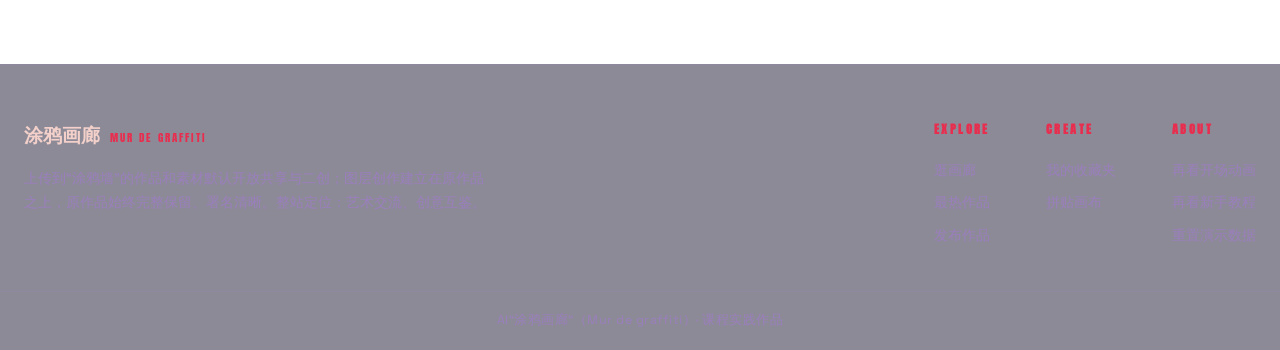
==== commit 6297547c: "2026-10-10 刘添屹：新增社区评论功能——作品页评论区带头像、@回复高亮、评论点赞、可删自己的评论；内置演示评论首次打开自动补齐（确定性生成、重复打开不翻倍、不覆盖用户评论）；作品卡与作品集卡" ====
--- a/artwork.html
+++ b/artwork.html
@@ -4,7 +4,7 @@
 <meta charset="UTF-8">
 <meta name="viewport" content="width=device-width, initial-scale=1.0">
 <title>作品 · AI“涂鸦画廊”</title>
-<meta name="description" content="书本翻页浏览这一集的全部作品：在他人作品上新建图层涂鸦、开关图层、点赞收藏、写批注。">
+<meta name="description" content="书本翻页浏览这一集的全部作品：在他人作品上新建图层涂鸦、开关图层、点赞收藏、看评论写评论。">
 <link rel="icon" href="data:image/svg+xml,%3Csvg xmlns='http://www.w3.org/2000/svg' viewBox='0 0 64 64'%3E%3Crect width='64' height='64' rx='4' fill='%23171327'/%3E%3Ccircle cx='32' cy='33' r='15' fill='%23E82E4F'/%3E%3Ccircle cx='17' cy='16' r='3.5' fill='%239A7FBC'/%3E%3Ccircle cx='48' cy='13' r='2.5' fill='%23F3D1CA'/%3E%3C/svg%3E">
 <link rel="stylesheet" href="css/common.css">
 <style>
@@ -183,6 +183,10 @@
 .art-author .who { font-size: 14.5px; color: var(--cream); font-weight: 700; }
 .art-author .when { font-size: 12px; color: var(--cream-dim); }
 .art-note { font-size: 12.5px; color: var(--cream-dim); margin-top: 12px; }
+/* 自己发布的作品：删除入口（两段式确认） */
+.own-row { display: flex; margin-top: 12px; }
+.own-row[hidden] { display: none; }
+.btn-ghost.danger, .btn-ghost.danger:hover { color: var(--heart); border-color: rgba(232, 46, 79, .65); }
 
 .art-actions { display: flex; gap: 12px; margin: 16px 0; }
 .big-action {
@@ -215,6 +219,7 @@
 .layer-row .lr-btn { background: none; border: 0; color: var(--cream-dim); font-size: 12.5px; padding: 3px 6px; }
 .layer-row .lr-btn:hover { color: var(--amber); }
 .layer-row .lr-btn.liked { color: var(--heart); }
+.layer-row .lr-btn.armed { color: var(--heart); }
 .layer-cmts { margin-top: 9px; border-top: 1px dashed var(--line); padding-top: 9px; display: none; }
 .layer-cmts.open { display: block; }
 .layer-cmts .c-item { font-size: 13px; margin: 4px 0; color: var(--cream-dim); }
@@ -228,7 +233,40 @@
 .layer-cmts .c-add input:focus { border-color: var(--amber); outline: none; }
 .layer-empty { font-size: 13px; color: var(--cream-dim); padding: 4px 0; }
 
-/* 批注 */
+/* 评论（层内批注 .c-item 沿用原样式，两套互不干扰） */
+.cmt { display: flex; gap: 10px; padding: 11px 0; border-bottom: 1px dashed var(--line); }
+.cmt-av {
+  flex: none; width: 26px; height: 26px; border-radius: 50%;
+  display: inline-flex; align-items: center; justify-content: center;
+  background: var(--av, #9A7FBC); color: #171327;
+  font-size: 13px; font-weight: 800; user-select: none;
+}
+.cmt-main { flex: 1; min-width: 0; }
+.cmt-head { display: flex; align-items: baseline; gap: 8px; }
+.cmt-head b { color: var(--amber); font-size: 13.5px; }
+.cmt-when { font-size: 11.5px; color: var(--cream-dim); }
+.cmt-del {
+  margin-left: auto; background: none; border: 0; padding: 0;
+  font-size: 11.5px; color: var(--cream-dim);
+  opacity: 0; transition: opacity .2s, color .2s;
+}
+.cmt:hover .cmt-del, .cmt-del.armed { opacity: 1; }
+.cmt-del:hover { color: var(--amber); }
+.cmt-del.armed { color: var(--heart); }
+@media (hover: none) { .cmt-del { opacity: .75; } }
+.cmt-t { font-size: 14px; color: var(--cream); margin-top: 3px; line-height: 1.55; word-break: break-word; }
+.cmt-t .at { color: var(--amber-hot); }
+.cmt-acts { display: flex; gap: 14px; margin-top: 5px; }
+.cmt-acts button {
+  background: none; border: 0; padding: 0;
+  font-size: 12.5px; color: var(--cream-dim); transition: color .2s;
+}
+.cmt-acts button:hover { color: var(--amber); }
+.cmt-acts .cmt-like.liked { color: var(--heart); }
+.panel-num {
+  font-family: var(--font-en); font-size: 13px; letter-spacing: .1em;
+  color: var(--cream-dim); margin-left: 8px;
+}
 .c-item { padding: 9px 0; border-bottom: 1px dashed var(--line); }
 .c-item b { color: var(--amber); font-size: 13.5px; }
 .c-item .ct { font-size: 14px; color: var(--cream); margin-top: 2px; }
@@ -399,6 +437,9 @@
             <span class="ico" style="--ico:url('[data-uri]')"></span>画一笔
           </button>
         </div>
+        <div class="own-row" id="ownRow" hidden>
+          <button class="btn-ghost small" id="delWorkBtn" title="删除后无法恢复" onclick="askDelWork(this)">删除这幅作品</button>
+        </div>
         <p class="art-note">本作品开放共享与二创。你的每一笔都是独立图层，原作品完整保留、署名清晰。</p>
       </div>
 
@@ -408,10 +449,10 @@
       </div>
 
       <div class="panel">
-        <h3><span class="ico" style="--ico:url('[data-uri]')"></span>批注</h3>
+        <h3><span class="ico" style="--ico:url('[data-uri]')"></span>评论<span class="panel-num" id="commentCount">0</span></h3>
         <div id="commentList"></div>
         <div class="c-add">
-          <input id="commentInput" placeholder="写点什么（登录后即可发布）">
+          <input id="commentInput" placeholder="说点什么（登录后即可发布）" onkeydown="if(event.key==='Enter')sendComment()">
           <button class="btn small" onclick="sendComment()">发布</button>
         </div>
       </div>
